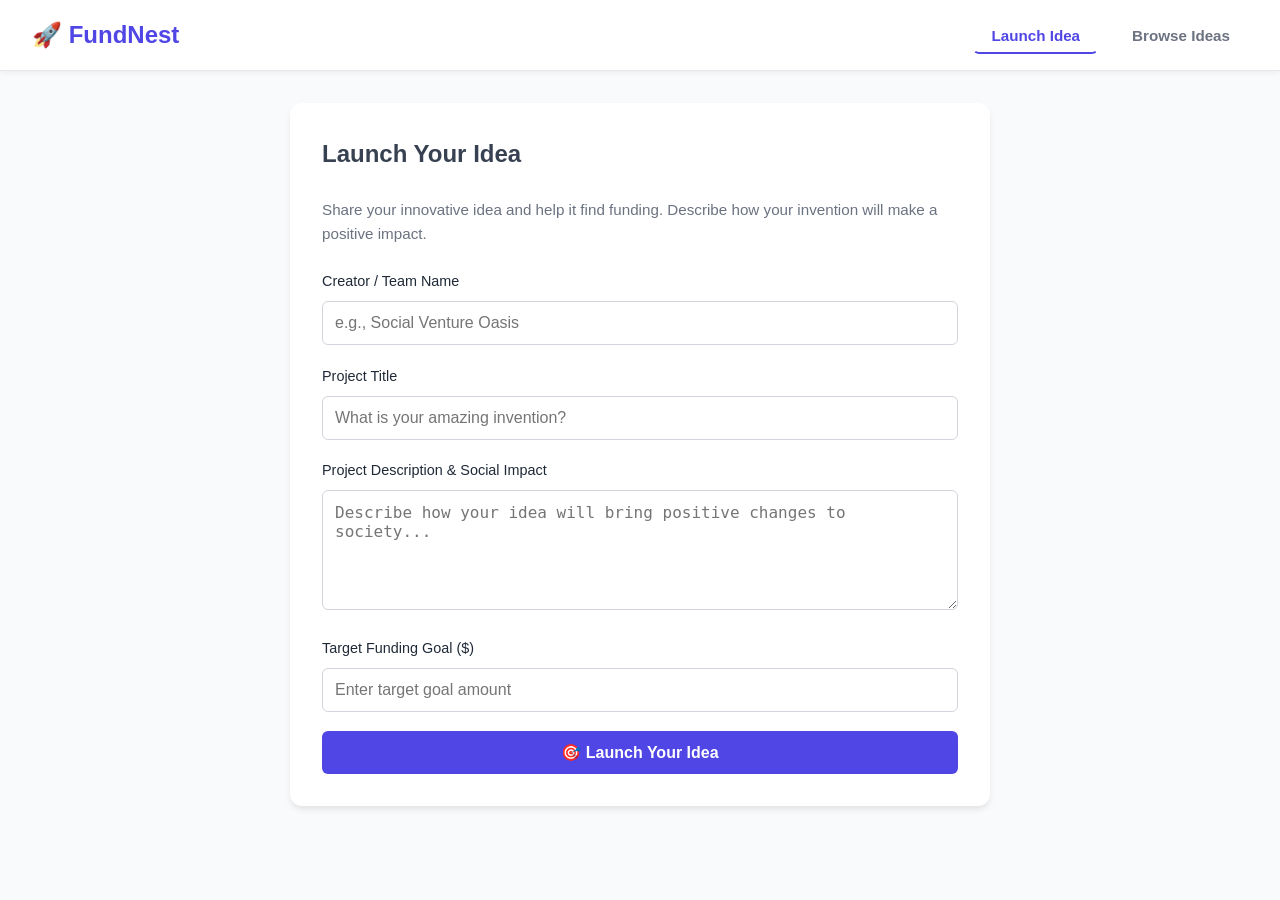
==== index.html @ 60758118 "Multi-page layout added" ====
<!DOCTYPE html>
<html lang="en">
<head>
    <meta charset="UTF-8">
    <meta name="viewport" content="width=device-width, initial-scale=1.0">
    <title>FundNest - Where Social Ideas Find Their Home</title>
    <style>
        :root {
            --primary-color: #4f46e5;
            --secondary-color: #10b981;
            --background-color: #f9fafb;
            --card-color: #ffffff;
            --text-color: #1f2937;
        }

        * { box-sizing: border-box; margin: 0; padding: 0; }
        body { font-family: 'Segoe UI', Tahoma, Geneva, Verdana, sans-serif; background-color: var(--background-color); color: var(--text-color); line-height: 1.6; }
        
        header { background-color: #ffffff; border-bottom: 1px solid #e5e7eb; padding: 1rem 2rem; display: flex; justify-content: space-between; align-items: center; position: sticky; top: 0; z-index: 100; box-shadow: 0 2px 4px rgba(0,0,0,0.05); }
        header h1 { color: var(--primary-color); font-size: 1.5rem; font-weight: bold; }
        
        .header-nav { display: flex; gap: 1rem; }
        .nav-btn { background: none; border: 2px solid transparent; padding: 0.5rem 1rem; font-size: 0.95rem; font-weight: 600; cursor: pointer; color: #6b7280; transition: all 0.3s; border-radius: 6px; }
        .nav-btn:hover { color: var(--primary-color); }
        .nav-btn.active { color: var(--primary-color); border-bottom: 2px solid var(--primary-color); }

        .container { max-width: 1200px; margin: 2rem auto; padding: 0 1rem; }
        
        .page { display: none; }
        .page.active { display: block; }

        /* Launch Idea Page */
        .launch-page { max-width: 700px; margin: 0 auto; }
        .form-section { background: var(--card-color); padding: 2rem; border-radius: 12px; box-shadow: 0 4px 6px -1px rgba(0,0,0,0.1); }
        .form-section h2 { margin-bottom: 1.5rem; font-size: 1.5rem; color: #374151; }
        .form-group { margin-bottom: 1.2rem; }
        .form-group label { display: block; margin-bottom: 0.5rem; font-weight: 500; font-size: 0.9rem; }
        .form-group input, .form-group textarea { width: 100%; padding: 0.75rem; border: 1px solid #d1d5db; border-radius: 6px; font-size: 1rem; }
        .form-group textarea { resize: vertical; height: 120px; }
        
        .btn { display: inline-block; background-color: var(--primary-color); color: white; padding: 0.75rem 1.5rem; border: none; border-radius: 6px; font-weight: 600; cursor: pointer; width: 100%; transition: background 0.2s; text-align: center; font-size: 1rem; }
        .btn:hover { background-color: #4338ca; }
        .btn:disabled { background-color: #ccc; cursor: not-allowed; }

        /* Browse Ideas Page */
        .browse-page { }
        .list-section h2 { margin-bottom: 1.5rem; font-size: 1.5rem; }
        .project-grid { display: grid; grid-template-columns: repeat(auto-fill, minmax(350px, 1fr)); gap: 1.5rem; }
        @media (max-width: 768px) { .project-grid { grid-template-columns: 1fr; } }
        
        /* Project Card Style */
        .project-card { background: var(--card-color); border-radius: 12px; padding: 1.5rem; box-shadow: 0 4px 6px -1px rgba(0,0,0,0.05); border: 1px solid #e5e7eb; transition: transform 0.2s, box-shadow 0.2s; }
        .project-card:hover { transform: translateY(-2px); box-shadow: 0 10px 15px -3px rgba(0,0,0,0.1); }
        .project-badge { display: inline-block; background: #eef2ff; color: var(--primary-color); padding: 0.25rem 0.75rem; border-radius: 9999px; font-size: 0.8rem; font-weight: 600; margin-bottom: 0.5rem; }
        .project-title { font-size: 1.2rem; font-weight: 700; margin-bottom: 0.5rem; }
        .project-creator { font-size: 0.85rem; color: #6b7280; margin-bottom: 0.5rem; }
        .project-desc { font-size: 0.9rem; color: #4b5563; margin-bottom: 1rem; line-height: 1.5; }
        
        /* Progress Bar */
        .progress-container { margin-bottom: 1rem; }
        .progress-bar-bg { background: #e5e7eb; height: 8px; border-radius: 4px; overflow: hidden; margin-bottom: 0.5rem; }
        .progress-bar-fill { background: var(--secondary-color); height: 100%; width: 0%; transition: width 0.3s ease; }
        .progress-stats { display: flex; justify-content: space-between; font-size: 0.85rem; font-weight: 600; }

        .donate-box { display: flex; gap: 0.5rem; margin-top: 1rem; }
        .donate-input { flex: 1; padding: 0.7rem; border: 1px solid #d1d5db; border-radius: 6px; font-size: 0.9rem; }
        .donate-btn { flex: 1; background-color: var(--secondary-color); padding: 0.7rem; font-size: 0.9rem; }
        .donate-btn:hover { background-color: #059669; }

        .empty-state { text-align: center; padding: 3rem 1rem; }
        .empty-state h3 { font-size: 1.3rem; color: #6b7280; margin-bottom: 0.5rem; }
        .empty-state p { color: #9ca3af; }

        .success-message { background: #d1fae5; border: 1px solid #6ee7b7; color: #065f46; padding: 1rem; border-radius: 6px; margin-bottom: 1rem; display: none; }
        .success-message.show { display: block; }
    </style>
</head>
<body>

    <header>
        <h1>🚀 FundNest</h1>
        <div class="header-nav">
            <button class="nav-btn active" onclick="switchPage('launch')">Launch Idea</button>
            <button class="nav-btn" onclick="switchPage('browse')">Browse Ideas</button>
        </div>
    </header>

    <div class="container">
        <!-- PAGE 1: Launch Idea -->
        <div class="page active" id="launch-page">
            <div class="launch-page">
                <div class="success-message" id="successMessage">
                    ✓ Your idea has been launched successfully!
                </div>
                <section class="form-section">
                    <h2>Launch Your Idea</h2>
                    <p style="color: #6b7280; margin-bottom: 1.5rem; font-size: 0.95rem;">Share your innovative idea and help it find funding. Describe how your invention will make a positive impact.</p>
                    <form id="projectForm">
                        <div class="form-group">
                            <label for="creator">Creator / Team Name</label>
                            <input type="text" id="creator" placeholder="e.g., Social Venture Oasis" required>
                        </div>
                        <div class="form-group">
                            <label for="title">Project Title</label>
                            <input type="text" id="title" placeholder="What is your amazing invention?" required>
                        </div>
                        <div class="form-group">
                            <label for="description">Project Description & Social Impact</label>
                            <textarea id="description" placeholder="Describe how your idea will bring positive changes to society..." required></textarea>
                        </div>
                        <div class="form-group">
                            <label for="goal">Target Funding Goal ($)</label>
                            <input type="number" id="goal" placeholder="Enter target goal amount" min="100" required>
                        </div>
                        <button type="submit" class="btn">🎯 Launch Your Idea</button>
                    </form>
                </section>
            </div>
        </div>

        <!-- PAGE 2: Browse Ideas -->
        <div class="page" id="browse-page">
            <section class="list-section">
                <h2>🌟 Explore Active Ideas</h2>
                <p style="color: #6b7280; margin-bottom: 1.5rem; font-size: 0.95rem;">Discover innovative projects and support the ideas you believe in.</p>
                <div class="project-grid" id="projectGrid">
                    <!-- Project cards will be injected here via JavaScript -->
                </div>
                <div class="empty-state" id="emptyState" style="display: none;">
                    <h3>No ideas yet</h3>
                    <p>Be the first to launch an idea! Go to "Launch Idea" tab to get started.</p>
                </div>
            </section>
        </div>
    </div>

    <script>
        // ==================== DATA MANAGEMENT ====================
        const STORAGE_KEY = 'fundnest_projects';
        
        // Initial Demo Data
        const initialProjects = [
            {
                id: 1,
                creator: "Minji Kim (Student Inventor)",
                title: "Haptic-Based Smart Wearable Compass for the Visually Impaired",
                description: "An open-source hardware project designed to improve upon inconvenient voice guidance systems, helping users intuitively perceive directions and obstacles through subtle vibration patterns.",
                goal: 3000,
                current: 1250
            },
            {
                id: 2,
                creator: "Team Kookhee (Design Alliance)",
                title: "Upcycled Modular Furniture from Wasted Plastic Bottle Caps",
                description: "We create unique, one-of-a-kind daily furniture by leveraging irregular aesthetics. A portion of the proceeds will be reinvested into local community environmental cleanups.",
                goal: 1500,
                current: 1500
            }
        ];

        // Get projects from localStorage or use initial data
        function loadProjects() {
            const stored = localStorage.getItem(STORAGE_KEY);
            return stored ? JSON.parse(stored) : initialProjects;
        }

        // Save projects to localStorage
        function saveProjects(projects) {
            localStorage.setItem(STORAGE_KEY, JSON.stringify(projects));
        }

        let projects = loadProjects();

        // ==================== PAGE NAVIGATION ====================
        function switchPage(page) {
            // Hide all pages
            document.querySelectorAll('.page').forEach(p => p.classList.remove('active'));
            
            // Show selected page
            document.getElementById(page + '-page').classList.add('active');

            // Update nav buttons
            document.querySelectorAll('.nav-btn').forEach(btn => btn.classList.remove('active'));
            event.target.classList.add('active');

            // Refresh projects when switching to browse
            if (page === 'browse') {
                renderProjects();
            }
        }

        // ==================== RENDER PROJECTS ====================
        function renderProjects() {
            const projectGrid = document.getElementById('projectGrid');
            const emptyState = document.getElementById('emptyState');
            
            if (projects.length === 0) {
                projectGrid.innerHTML = '';
                emptyState.style.display = 'block';
                return;
            }

            emptyState.style.display = 'none';
            projectGrid.innerHTML = '';
            
            projects.forEach(project => {
                const percent = Math.min(Math.round((project.current / project.goal) * 100), 100);
                const isCompleted = percent >= 100 ? 'Funded!' : `${percent}% Funded`;
                
                const card = document.createElement('div');
                card.className = 'project-card';
                card.innerHTML = `
                    <span class="project-badge">💡 Creator Project</span>
                    <h3 class="project-title">${escapeHtml(project.title)}</h3>
                    <p class="project-creator">👤 ${escapeHtml(project.creator)}</p>
                    <p class="project-desc">${escapeHtml(project.description)}</p>
                    
                    <div class="progress-container">
                        <div class="progress-bar-bg">
                            <div class="progress-bar-fill" style="width: ${percent}%"></div>
                        </div>
                        <div class="progress-stats">
                            <span>${isCompleted}</span>
                            <span>$${project.current.toLocaleString()} / $${project.goal.toLocaleString()}</span>
                        </div>
                    </div>

                    <div class="donate-box">
                        <input type="number" class="donate-input" id="amount-${project.id}" placeholder="Donation ($)" min="1" max="10000">
                        <button class="btn donate-btn" onclick="donate(${project.id})">Donate</button>
                    </div>
                `;
                projectGrid.appendChild(card);
            });
        }

        // ==================== FORM SUBMISSION ====================
        document.getElementById('projectForm').addEventListener('submit', function(e) {
            e.preventDefault();
            
            const newProject = {
                id: Date.now(),
                creator: document.getElementById('creator').value.trim(),
                title: document.getElementById('title').value.trim(),
                description: document.getElementById('description').value.trim(),
                goal: parseInt(document.getElementById('goal').value),
                current: 0
            };

            if (!newProject.creator || !newProject.title || !newProject.description || newProject.goal < 100) {
                alert('Please fill in all fields with valid information.');
                return;
            }

            projects.unshift(newProject);
            saveProjects(projects);
            
            // Show success message
            const successMsg = document.getElementById('successMessage');
            successMsg.classList.add('show');
            setTimeout(() => successMsg.classList.remove('show'), 3000);

            // Reset form
            this.reset();
        });

        // ==================== DONATION FUNCTIONALITY ====================
        window.donate = function(id) {
            const inputField = document.getElementById(`amount-${id}`);
            const amount = parseInt(inputField.value);

            if (isNaN(amount) || amount <= 0) {
                alert('Please enter a valid donation amount.');
                return;
            }

            if (amount > 10000) {
                alert('Maximum donation amount is $10,000.');
                return;
            }

            const project = projects.find(p => p.id === id);
            if (project) {
                project.current += amount;
                saveProjects(projects);
                alert(`🎉 Thank you for your support!\n$${amount.toLocaleString()} has been donated to "${project.title}".`);
                renderProjects();
            }
        };

        // ==================== UTILITY FUNCTIONS ====================
        function escapeHtml(text) {
            const div = document.createElement('div');
            div.textContent = text;
            return div.innerHTML;
        }

        // ==================== INITIALIZE APP ====================
        renderProjects();
    </script>
</body>
</html>
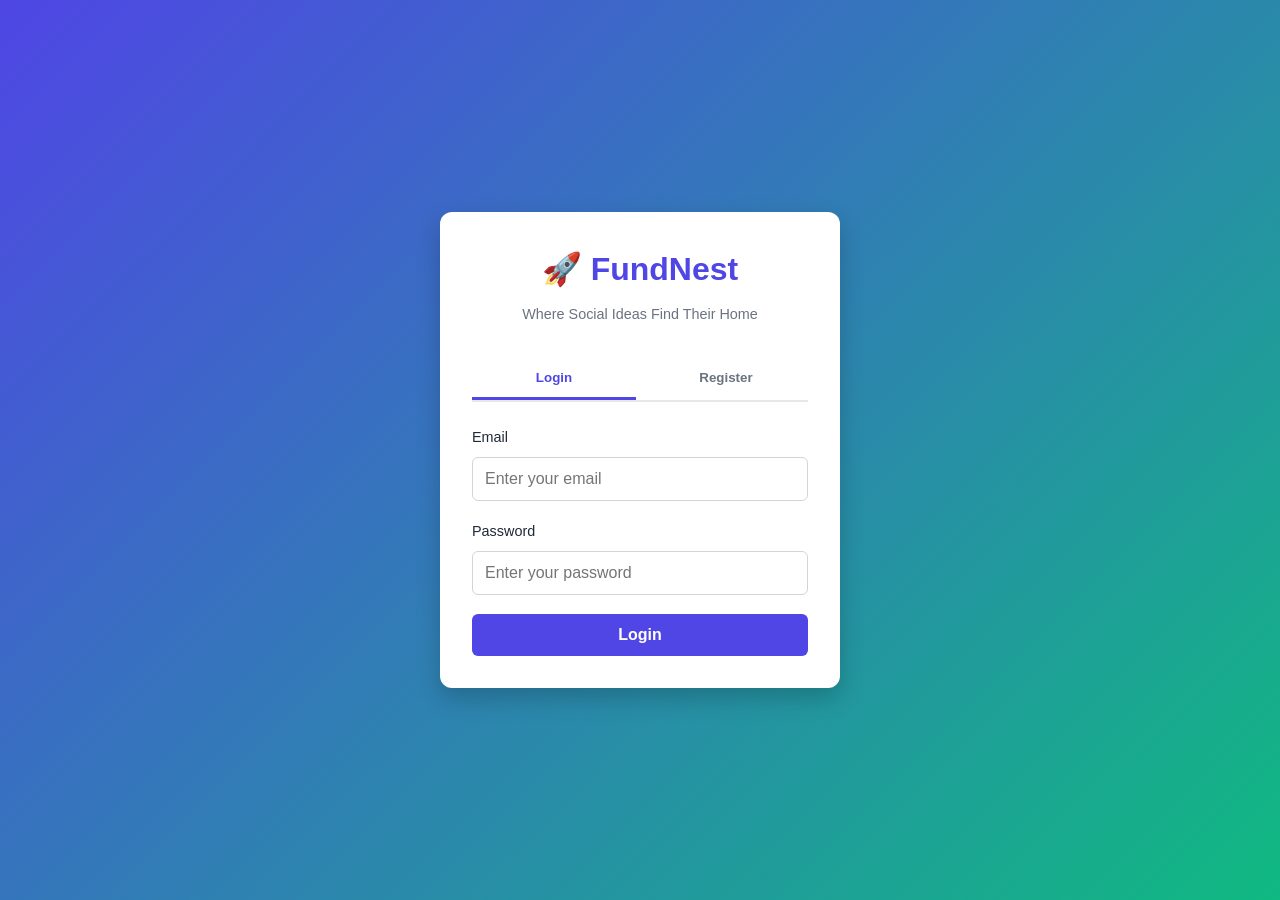
==== commit ba7f8778: "Added more functionality" ====
--- a/index.html
+++ b/index.html
@@ -4,299 +4,15 @@
     <meta charset="UTF-8">
     <meta name="viewport" content="width=device-width, initial-scale=1.0">
     <title>FundNest - Where Social Ideas Find Their Home</title>
-    <style>
-        :root {
-            --primary-color: #4f46e5;
-            --secondary-color: #10b981;
-            --background-color: #f9fafb;
-            --card-color: #ffffff;
-            --text-color: #1f2937;
-        }
-
-        * { box-sizing: border-box; margin: 0; padding: 0; }
-        body { font-family: 'Segoe UI', Tahoma, Geneva, Verdana, sans-serif; background-color: var(--background-color); color: var(--text-color); line-height: 1.6; }
-        
-        header { background-color: #ffffff; border-bottom: 1px solid #e5e7eb; padding: 1rem 2rem; display: flex; justify-content: space-between; align-items: center; position: sticky; top: 0; z-index: 100; box-shadow: 0 2px 4px rgba(0,0,0,0.05); }
-        header h1 { color: var(--primary-color); font-size: 1.5rem; font-weight: bold; }
-        
-        .header-nav { display: flex; gap: 1rem; }
-        .nav-btn { background: none; border: 2px solid transparent; padding: 0.5rem 1rem; font-size: 0.95rem; font-weight: 600; cursor: pointer; color: #6b7280; transition: all 0.3s; border-radius: 6px; }
-        .nav-btn:hover { color: var(--primary-color); }
-        .nav-btn.active { color: var(--primary-color); border-bottom: 2px solid var(--primary-color); }
-
-        .container { max-width: 1200px; margin: 2rem auto; padding: 0 1rem; }
-        
-        .page { display: none; }
-        .page.active { display: block; }
-
-        /* Launch Idea Page */
-        .launch-page { max-width: 700px; margin: 0 auto; }
-        .form-section { background: var(--card-color); padding: 2rem; border-radius: 12px; box-shadow: 0 4px 6px -1px rgba(0,0,0,0.1); }
-        .form-section h2 { margin-bottom: 1.5rem; font-size: 1.5rem; color: #374151; }
-        .form-group { margin-bottom: 1.2rem; }
-        .form-group label { display: block; margin-bottom: 0.5rem; font-weight: 500; font-size: 0.9rem; }
-        .form-group input, .form-group textarea { width: 100%; padding: 0.75rem; border: 1px solid #d1d5db; border-radius: 6px; font-size: 1rem; }
-        .form-group textarea { resize: vertical; height: 120px; }
-        
-        .btn { display: inline-block; background-color: var(--primary-color); color: white; padding: 0.75rem 1.5rem; border: none; border-radius: 6px; font-weight: 600; cursor: pointer; width: 100%; transition: background 0.2s; text-align: center; font-size: 1rem; }
-        .btn:hover { background-color: #4338ca; }
-        .btn:disabled { background-color: #ccc; cursor: not-allowed; }
-
-        /* Browse Ideas Page */
-        .browse-page { }
-        .list-section h2 { margin-bottom: 1.5rem; font-size: 1.5rem; }
-        .project-grid { display: grid; grid-template-columns: repeat(auto-fill, minmax(350px, 1fr)); gap: 1.5rem; }
-        @media (max-width: 768px) { .project-grid { grid-template-columns: 1fr; } }
-        
-        /* Project Card Style */
-        .project-card { background: var(--card-color); border-radius: 12px; padding: 1.5rem; box-shadow: 0 4px 6px -1px rgba(0,0,0,0.05); border: 1px solid #e5e7eb; transition: transform 0.2s, box-shadow 0.2s; }
-        .project-card:hover { transform: translateY(-2px); box-shadow: 0 10px 15px -3px rgba(0,0,0,0.1); }
-        .project-badge { display: inline-block; background: #eef2ff; color: var(--primary-color); padding: 0.25rem 0.75rem; border-radius: 9999px; font-size: 0.8rem; font-weight: 600; margin-bottom: 0.5rem; }
-        .project-title { font-size: 1.2rem; font-weight: 700; margin-bottom: 0.5rem; }
-        .project-creator { font-size: 0.85rem; color: #6b7280; margin-bottom: 0.5rem; }
-        .project-desc { font-size: 0.9rem; color: #4b5563; margin-bottom: 1rem; line-height: 1.5; }
-        
-        /* Progress Bar */
-        .progress-container { margin-bottom: 1rem; }
-        .progress-bar-bg { background: #e5e7eb; height: 8px; border-radius: 4px; overflow: hidden; margin-bottom: 0.5rem; }
-        .progress-bar-fill { background: var(--secondary-color); height: 100%; width: 0%; transition: width 0.3s ease; }
-        .progress-stats { display: flex; justify-content: space-between; font-size: 0.85rem; font-weight: 600; }
-
-        .donate-box { display: flex; gap: 0.5rem; margin-top: 1rem; }
-        .donate-input { flex: 1; padding: 0.7rem; border: 1px solid #d1d5db; border-radius: 6px; font-size: 0.9rem; }
-        .donate-btn { flex: 1; background-color: var(--secondary-color); padding: 0.7rem; font-size: 0.9rem; }
-        .donate-btn:hover { background-color: #059669; }
-
-        .empty-state { text-align: center; padding: 3rem 1rem; }
-        .empty-state h3 { font-size: 1.3rem; color: #6b7280; margin-bottom: 0.5rem; }
-        .empty-state p { color: #9ca3af; }
-
-        .success-message { background: #d1fae5; border: 1px solid #6ee7b7; color: #065f46; padding: 1rem; border-radius: 6px; margin-bottom: 1rem; display: none; }
-        .success-message.show { display: block; }
-    </style>
+    <link rel="stylesheet" href="css/style.css">
 </head>
 <body>
-
-    <header>
-        <h1>🚀 FundNest</h1>
-        <div class="header-nav">
-            <button class="nav-btn active" onclick="switchPage('launch')">Launch Idea</button>
-            <button class="nav-btn" onclick="switchPage('browse')">Browse Ideas</button>
-        </div>
-    </header>
-
-    <div class="container">
-        <!-- PAGE 1: Launch Idea -->
-        <div class="page active" id="launch-page">
-            <div class="launch-page">
-                <div class="success-message" id="successMessage">
-                    ✓ Your idea has been launched successfully!
-                </div>
-                <section class="form-section">
-                    <h2>Launch Your Idea</h2>
-                    <p style="color: #6b7280; margin-bottom: 1.5rem; font-size: 0.95rem;">Share your innovative idea and help it find funding. Describe how your invention will make a positive impact.</p>
-                    <form id="projectForm">
-                        <div class="form-group">
-                            <label for="creator">Creator / Team Name</label>
-                            <input type="text" id="creator" placeholder="e.g., Social Venture Oasis" required>
-                        </div>
-                        <div class="form-group">
-                            <label for="title">Project Title</label>
-                            <input type="text" id="title" placeholder="What is your amazing invention?" required>
-                        </div>
-                        <div class="form-group">
-                            <label for="description">Project Description & Social Impact</label>
-                            <textarea id="description" placeholder="Describe how your idea will bring positive changes to society..." required></textarea>
-                        </div>
-                        <div class="form-group">
-                            <label for="goal">Target Funding Goal ($)</label>
-                            <input type="number" id="goal" placeholder="Enter target goal amount" min="100" required>
-                        </div>
-                        <button type="submit" class="btn">🎯 Launch Your Idea</button>
-                    </form>
-                </section>
-            </div>
-        </div>
-
-        <!-- PAGE 2: Browse Ideas -->
-        <div class="page" id="browse-page">
-            <section class="list-section">
-                <h2>🌟 Explore Active Ideas</h2>
-                <p style="color: #6b7280; margin-bottom: 1.5rem; font-size: 0.95rem;">Discover innovative projects and support the ideas you believe in.</p>
-                <div class="project-grid" id="projectGrid">
-                    <!-- Project cards will be injected here via JavaScript -->
-                </div>
-                <div class="empty-state" id="emptyState" style="display: none;">
-                    <h3>No ideas yet</h3>
-                    <p>Be the first to launch an idea! Go to "Launch Idea" tab to get started.</p>
-                </div>
-            </section>
-        </div>
-    </div>
-
-    <script>
-        // ==================== DATA MANAGEMENT ====================
-        const STORAGE_KEY = 'fundnest_projects';
-        
-        // Initial Demo Data
-        const initialProjects = [
-            {
-                id: 1,
-                creator: "Minji Kim (Student Inventor)",
-                title: "Haptic-Based Smart Wearable Compass for the Visually Impaired",
-                description: "An open-source hardware project designed to improve upon inconvenient voice guidance systems, helping users intuitively perceive directions and obstacles through subtle vibration patterns.",
-                goal: 3000,
-                current: 1250
-            },
-            {
-                id: 2,
-                creator: "Team Kookhee (Design Alliance)",
-                title: "Upcycled Modular Furniture from Wasted Plastic Bottle Caps",
-                description: "We create unique, one-of-a-kind daily furniture by leveraging irregular aesthetics. A portion of the proceeds will be reinvested into local community environmental cleanups.",
-                goal: 1500,
-                current: 1500
-            }
-        ];
-
-        // Get projects from localStorage or use initial data
-        function loadProjects() {
-            const stored = localStorage.getItem(STORAGE_KEY);
-            return stored ? JSON.parse(stored) : initialProjects;
-        }
-
-        // Save projects to localStorage
-        function saveProjects(projects) {
-            localStorage.setItem(STORAGE_KEY, JSON.stringify(projects));
-        }
-
-        let projects = loadProjects();
-
-        // ==================== PAGE NAVIGATION ====================
-        function switchPage(page) {
-            // Hide all pages
-            document.querySelectorAll('.page').forEach(p => p.classList.remove('active'));
-            
-            // Show selected page
-            document.getElementById(page + '-page').classList.add('active');
-
-            // Update nav buttons
-            document.querySelectorAll('.nav-btn').forEach(btn => btn.classList.remove('active'));
-            event.target.classList.add('active');
-
-            // Refresh projects when switching to browse
-            if (page === 'browse') {
-                renderProjects();
-            }
-        }
-
-        // ==================== RENDER PROJECTS ====================
-        function renderProjects() {
-            const projectGrid = document.getElementById('projectGrid');
-            const emptyState = document.getElementById('emptyState');
-            
-            if (projects.length === 0) {
-                projectGrid.innerHTML = '';
-                emptyState.style.display = 'block';
-                return;
-            }
-
-            emptyState.style.display = 'none';
-            projectGrid.innerHTML = '';
-            
-            projects.forEach(project => {
-                const percent = Math.min(Math.round((project.current / project.goal) * 100), 100);
-                const isCompleted = percent >= 100 ? 'Funded!' : `${percent}% Funded`;
-                
-                const card = document.createElement('div');
-                card.className = 'project-card';
-                card.innerHTML = `
-                    <span class="project-badge">💡 Creator Project</span>
-                    <h3 class="project-title">${escapeHtml(project.title)}</h3>
-                    <p class="project-creator">👤 ${escapeHtml(project.creator)}</p>
-                    <p class="project-desc">${escapeHtml(project.description)}</p>
-                    
-                    <div class="progress-container">
-                        <div class="progress-bar-bg">
-                            <div class="progress-bar-fill" style="width: ${percent}%"></div>
-                        </div>
-                        <div class="progress-stats">
-                            <span>${isCompleted}</span>
-                            <span>$${project.current.toLocaleString()} / $${project.goal.toLocaleString()}</span>
-                        </div>
-                    </div>
-
-                    <div class="donate-box">
-                        <input type="number" class="donate-input" id="amount-${project.id}" placeholder="Donation ($)" min="1" max="10000">
-                        <button class="btn donate-btn" onclick="donate(${project.id})">Donate</button>
-                    </div>
-                `;
-                projectGrid.appendChild(card);
-            });
-        }
-
-        // ==================== FORM SUBMISSION ====================
-        document.getElementById('projectForm').addEventListener('submit', function(e) {
-            e.preventDefault();
-            
-            const newProject = {
-                id: Date.now(),
-                creator: document.getElementById('creator').value.trim(),
-                title: document.getElementById('title').value.trim(),
-                description: document.getElementById('description').value.trim(),
-                goal: parseInt(document.getElementById('goal').value),
-                current: 0
-            };
-
-            if (!newProject.creator || !newProject.title || !newProject.description || newProject.goal < 100) {
-                alert('Please fill in all fields with valid information.');
-                return;
-            }
-
-            projects.unshift(newProject);
-            saveProjects(projects);
-            
-            // Show success message
-            const successMsg = document.getElementById('successMessage');
-            successMsg.classList.add('show');
-            setTimeout(() => successMsg.classList.remove('show'), 3000);
-
-            // Reset form
-            this.reset();
-        });
-
-        // ==================== DONATION FUNCTIONALITY ====================
-        window.donate = function(id) {
-            const inputField = document.getElementById(`amount-${id}`);
-            const amount = parseInt(inputField.value);
-
-            if (isNaN(amount) || amount <= 0) {
-                alert('Please enter a valid donation amount.');
-                return;
-            }
-
-            if (amount > 10000) {
-                alert('Maximum donation amount is $10,000.');
-                return;
-            }
-
-            const project = projects.find(p => p.id === id);
-            if (project) {
-                project.current += amount;
-                saveProjects(projects);
-                alert(`🎉 Thank you for your support!\n$${amount.toLocaleString()} has been donated to "${project.title}".`);
-                renderProjects();
-            }
-        };
-
-        // ==================== UTILITY FUNCTIONS ====================
-        function escapeHtml(text) {
-            const div = document.createElement('div');
-            div.textContent = text;
-            return div.innerHTML;
-        }
-
-        // ==================== INITIALIZE APP ====================
-        renderProjects();
-    </script>
+    <!-- All content is dynamically generated by JavaScript -->
+    
+    <!-- Core application scripts -->
+    <script src="js/auth.js"></script>
+    <script src="js/projects.js"></script>
+    <script src="js/utils.js"></script>
+    <script src="js/app.js"></script>
 </body>
-</html>+</html>
--- a/css/style.css
+++ b/css/style.css
@@ -0,0 +1,666 @@
+:root {
+    --primary-color: #4f46e5;
+    --secondary-color: #10b981;
+    --background-color: #f9fafb;
+    --card-color: #ffffff;
+    --text-color: #1f2937;
+    --error-color: #ef4444;
+    --warning-color: #f59e0b;
+}
+
+* { 
+    box-sizing: border-box; 
+    margin: 0; 
+    padding: 0; 
+}
+
+body { 
+    font-family: 'Segoe UI', Tahoma, Geneva, Verdana, sans-serif; 
+    background-color: var(--background-color); 
+    color: var(--text-color); 
+    line-height: 1.6; 
+}
+
+/* ==================== LOGIN PAGE ==================== */
+.login-page {
+    display: flex;
+    justify-content: center;
+    align-items: center;
+    min-height: 100vh;
+    background: linear-gradient(135deg, var(--primary-color) 0%, var(--secondary-color) 100%);
+}
+
+.login-container {
+    background: var(--card-color);
+    padding: 2rem;
+    border-radius: 12px;
+    box-shadow: 0 10px 25px rgba(0, 0, 0, 0.2);
+    width: 100%;
+    max-width: 400px;
+}
+
+.login-container h1 {
+    text-align: center;
+    color: var(--primary-color);
+    margin-bottom: 0.5rem;
+    font-size: 2rem;
+}
+
+.login-container .subtitle {
+    text-align: center;
+    color: #6b7280;
+    margin-bottom: 2rem;
+    font-size: 0.9rem;
+}
+
+.login-tabs {
+    display: flex;
+    gap: 0.5rem;
+    margin-bottom: 1.5rem;
+    border-bottom: 2px solid #e5e7eb;
+}
+
+.login-tab {
+    flex: 1;
+    padding: 0.75rem;
+    border: none;
+    background: none;
+    cursor: pointer;
+    color: #6b7280;
+    font-weight: 600;
+    border-bottom: 3px solid transparent;
+    transition: all 0.3s;
+}
+
+.login-tab.active {
+    color: var(--primary-color);
+    border-bottom-color: var(--primary-color);
+}
+
+.login-form {
+    display: none;
+}
+
+.login-form.active {
+    display: block;
+}
+
+.form-group {
+    margin-bottom: 1.2rem;
+}
+
+.form-group label {
+    display: block;
+    margin-bottom: 0.5rem;
+    font-weight: 500;
+    font-size: 0.9rem;
+}
+
+.form-group input,
+.form-group textarea {
+    width: 100%;
+    padding: 0.75rem;
+    border: 1px solid #d1d5db;
+    border-radius: 6px;
+    font-size: 1rem;
+    font-family: inherit;
+}
+
+.form-group input:focus,
+.form-group textarea:focus {
+    outline: none;
+    border-color: var(--primary-color);
+    box-shadow: 0 0 0 3px rgba(79, 70, 229, 0.1);
+}
+
+.form-group textarea {
+    resize: vertical;
+    height: 100px;
+}
+
+/* ==================== HEADER & NAVIGATION ==================== */
+header {
+    background-color: #ffffff;
+    border-bottom: 1px solid #e5e7eb;
+    padding: 1rem 2rem;
+    display: flex;
+    justify-content: space-between;
+    align-items: center;
+    position: sticky;
+    top: 0;
+    z-index: 100;
+    box-shadow: 0 2px 4px rgba(0, 0, 0, 0.05);
+}
+
+header h1 {
+    color: var(--primary-color);
+    font-size: 1.5rem;
+    font-weight: bold;
+}
+
+.header-nav {
+    display: flex;
+    gap: 1rem;
+    align-items: center;
+}
+
+.nav-btn {
+    background: none;
+    border: 2px solid transparent;
+    padding: 0.5rem 1rem;
+    font-size: 0.95rem;
+    font-weight: 600;
+    cursor: pointer;
+    color: #6b7280;
+    transition: all 0.3s;
+    border-radius: 6px;
+}
+
+.nav-btn:hover {
+    color: var(--primary-color);
+}
+
+.nav-btn.active {
+    color: var(--primary-color);
+    border-bottom: 2px solid var(--primary-color);
+}
+
+.profile-btn {
+    background-color: var(--primary-color);
+    color: white;
+    padding: 0.5rem 1rem;
+    border: none;
+    border-radius: 6px;
+    cursor: pointer;
+    font-weight: 600;
+    transition: background-color 0.3s;
+}
+
+.profile-btn:hover {
+    background-color: #4338ca;
+}
+
+.logout-btn {
+    background-color: var(--error-color);
+    color: white;
+    padding: 0.5rem 1rem;
+    border: none;
+    border-radius: 6px;
+    cursor: pointer;
+    font-weight: 600;
+    transition: background-color 0.3s;
+}
+
+.logout-btn:hover {
+    background-color: #dc2626;
+}
+
+/* ==================== CONTAINER & PAGES ==================== */
+.container {
+    max-width: 1200px;
+    margin: 2rem auto;
+    padding: 0 1rem;
+}
+
+.page {
+    display: none;
+}
+
+.page.active {
+    display: block;
+}
+
+/* ==================== LAUNCH IDEA PAGE ==================== */
+.launch-page {
+    max-width: 700px;
+    margin: 0 auto;
+}
+
+.form-section {
+    background: var(--card-color);
+    padding: 2rem;
+    border-radius: 12px;
+    box-shadow: 0 4px 6px -1px rgba(0, 0, 0, 0.1);
+}
+
+.form-section h2 {
+    margin-bottom: 1.5rem;
+    font-size: 1.5rem;
+    color: #374151;
+}
+
+.image-upload-group {
+    margin-bottom: 1.2rem;
+}
+
+.image-preview {
+    width: 100%;
+    max-width: 400px;
+    height: 250px;
+    border: 2px dashed #d1d5db;
+    border-radius: 8px;
+    display: flex;
+    align-items: center;
+    justify-content: center;
+    overflow: hidden;
+    background-color: #f3f4f6;
+    margin-top: 0.5rem;
+}
+
+.image-preview img {
+    width: 100%;
+    height: 100%;
+    object-fit: cover;
+}
+
+.image-placeholder {
+    color: #9ca3af;
+    text-align: center;
+}
+
+.file-input {
+    display: none;
+}
+
+/* ==================== BUTTONS ==================== */
+.btn {
+    display: inline-block;
+    background-color: var(--primary-color);
+    color: white;
+    padding: 0.75rem 1.5rem;
+    border: none;
+    border-radius: 6px;
+    font-weight: 600;
+    cursor: pointer;
+    width: 100%;
+    transition: background 0.2s;
+    text-align: center;
+    font-size: 1rem;
+}
+
+.btn:hover {
+    background-color: #4338ca;
+}
+
+.btn:disabled {
+    background-color: #ccc;
+    cursor: not-allowed;
+}
+
+.btn-secondary {
+    background-color: var(--secondary-color);
+}
+
+.btn-secondary:hover {
+    background-color: #059669;
+}
+
+.btn-small {
+    padding: 0.5rem 1rem;
+    font-size: 0.85rem;
+    width: auto;
+}
+
+.btn-upload {
+    background-color: #6b7280;
+    padding: 0.5rem 1rem;
+    width: auto;
+    font-size: 0.9rem;
+}
+
+.btn-upload:hover {
+    background-color: #4b5563;
+}
+
+/* ==================== BROWSE IDEAS PAGE ==================== */
+.browse-page {}
+
+.list-section h2 {
+    margin-bottom: 1.5rem;
+    font-size: 1.5rem;
+}
+
+.project-grid {
+    display: grid;
+    grid-template-columns: repeat(auto-fill, minmax(350px, 1fr));
+    gap: 1.5rem;
+}
+
+@media (max-width: 768px) {
+    .project-grid {
+        grid-template-columns: 1fr;
+    }
+}
+
+/* ==================== PROJECT CARD ==================== */
+.project-card {
+    background: var(--card-color);
+    border-radius: 12px;
+    padding: 1.5rem;
+    box-shadow: 0 4px 6px -1px rgba(0, 0, 0, 0.05);
+    border: 1px solid #e5e7eb;
+    transition: transform 0.2s, box-shadow 0.2s;
+}
+
+.project-card:hover {
+    transform: translateY(-2px);
+    box-shadow: 0 10px 15px -3px rgba(0, 0, 0, 0.1);
+}
+
+.project-image {
+    width: 100%;
+    height: 200px;
+    background-color: #f3f4f6;
+    border-radius: 8px;
+    overflow: hidden;
+    margin-bottom: 1rem;
+}
+
+.project-image img {
+    width: 100%;
+    height: 100%;
+    object-fit: cover;
+}
+
+.project-badge {
+    display: inline-block;
+    background: #eef2ff;
+    color: var(--primary-color);
+    padding: 0.25rem 0.75rem;
+    border-radius: 9999px;
+    font-size: 0.8rem;
+    font-weight: 600;
+    margin-bottom: 0.5rem;
+}
+
+.project-title {
+    font-size: 1.2rem;
+    font-weight: 700;
+    margin-bottom: 0.5rem;
+}
+
+.project-creator {
+    font-size: 0.85rem;
+    color: #6b7280;
+    margin-bottom: 0.5rem;
+}
+
+.project-desc {
+    font-size: 0.9rem;
+    color: #4b5563;
+    margin-bottom: 1rem;
+    line-height: 1.5;
+}
+
+.video-container {
+    width: 100%;
+    padding-top: 56.25%;
+    position: relative;
+    margin-bottom: 1rem;
+    border-radius: 8px;
+    overflow: hidden;
+}
+
+.video-container iframe {
+    position: absolute;
+    top: 0;
+    left: 0;
+    width: 100%;
+    height: 100%;
+    border: none;
+}
+
+/* ==================== PROGRESS BAR ==================== */
+.progress-container {
+    margin-bottom: 1rem;
+}
+
+.progress-bar-bg {
+    background: #e5e7eb;
+    height: 8px;
+    border-radius: 4px;
+    overflow: hidden;
+    margin-bottom: 0.5rem;
+}
+
+.progress-bar-fill {
+    background: var(--secondary-color);
+    height: 100%;
+    width: 0%;
+    transition: width 0.3s ease;
+}
+
+.progress-stats {
+    display: flex;
+    justify-content: space-between;
+    font-size: 0.85rem;
+    font-weight: 600;
+}
+
+/* ==================== DONATION BOX ==================== */
+.donate-box {
+    display: flex;
+    gap: 0.5rem;
+    margin-top: 1rem;
+}
+
+.donate-input {
+    flex: 1;
+    padding: 0.7rem;
+    border: 1px solid #d1d5db;
+    border-radius: 6px;
+    font-size: 0.9rem;
+}
+
+.donate-btn {
+    flex: 1;
+    background-color: var(--secondary-color);
+    padding: 0.7rem;
+    font-size: 0.9rem;
+}
+
+.donate-btn:hover {
+    background-color: #059669;
+}
+
+.like-btn {
+    background-color: #f3f4f6;
+    color: #6b7280;
+    padding: 0.5rem 1rem;
+    border: 1px solid #d1d5db;
+    border-radius: 6px;
+    cursor: pointer;
+    font-weight: 600;
+    transition: all 0.2s;
+    font-size: 0.9rem;
+}
+
+.like-btn.liked {
+    background-color: #fee2e2;
+    color: var(--error-color);
+    border-color: var(--error-color);
+}
+
+.like-btn:hover {
+    border-color: var(--error-color);
+}
+
+/* ==================== QR CODE MODAL ==================== */
+.modal {
+    display: none;
+    position: fixed;
+    z-index: 1000;
+    left: 0;
+    top: 0;
+    width: 100%;
+    height: 100%;
+    background-color: rgba(0, 0, 0, 0.5);
+    align-items: center;
+    justify-content: center;
+}
+
+.modal.active {
+    display: flex;
+}
+
+.modal-content {
+    background-color: var(--card-color);
+    padding: 2rem;
+    border-radius: 12px;
+    box-shadow: 0 10px 25px rgba(0, 0, 0, 0.2);
+    max-width: 500px;
+    width: 90%;
+    text-align: center;
+}
+
+.modal-content h2 {
+    margin-bottom: 1rem;
+    color: var(--text-color);
+}
+
+.qr-code-container {
+    margin: 1.5rem 0;
+    padding: 1rem;
+    background-color: #f9fafb;
+    border-radius: 8px;
+}
+
+.qr-code-container img {
+    max-width: 100%;
+    height: auto;
+}
+
+.modal-close {
+    background-color: #f3f4f6;
+    border: 1px solid #d1d5db;
+    padding: 0.5rem 1rem;
+    border-radius: 6px;
+    cursor: pointer;
+    font-weight: 600;
+    margin-top: 1rem;
+}
+
+.modal-close:hover {
+    background-color: #e5e7eb;
+}
+
+/* ==================== PROFILE PAGE ==================== */
+.profile-page {
+    max-width: 1000px;
+    margin: 0 auto;
+}
+
+.profile-header {
+    background: var(--card-color);
+    padding: 2rem;
+    border-radius: 12px;
+    box-shadow: 0 4px 6px -1px rgba(0, 0, 0, 0.1);
+    margin-bottom: 2rem;
+}
+
+.profile-header h2 {
+    color: var(--primary-color);
+    margin-bottom: 1rem;
+    font-size: 1.8rem;
+}
+
+.profile-stats {
+    display: grid;
+    grid-template-columns: repeat(auto-fit, minmax(200px, 1fr));
+    gap: 1.5rem;
+    margin-top: 1.5rem;
+}
+
+.stat-box {
+    background: #f9fafb;
+    padding: 1rem;
+    border-radius: 8px;
+    text-align: center;
+    border-left: 4px solid var(--primary-color);
+}
+
+.stat-value {
+    font-size: 2rem;
+    font-weight: bold;
+    color: var(--primary-color);
+}
+
+.stat-label {
+    color: #6b7280;
+    font-size: 0.9rem;
+    margin-top: 0.5rem;
+}
+
+.profile-section {
+    background: var(--card-color);
+    padding: 2rem;
+    border-radius: 12px;
+    box-shadow: 0 4px 6px -1px rgba(0, 0, 0, 0.1);
+    margin-bottom: 2rem;
+}
+
+.profile-section h3 {
+    margin-bottom: 1.5rem;
+    font-size: 1.3rem;
+    color: #374151;
+}
+
+/* ==================== EMPTY STATE ==================== */
+.empty-state {
+    text-align: center;
+    padding: 3rem 1rem;
+}
+
+.empty-state h3 {
+    font-size: 1.3rem;
+    color: #6b7280;
+    margin-bottom: 0.5rem;
+}
+
+.empty-state p {
+    color: #9ca3af;
+}
+
+/* ==================== SUCCESS/ERROR MESSAGES ==================== */
+.success-message,
+.error-message {
+    padding: 1rem;
+    border-radius: 6px;
+    margin-bottom: 1rem;
+    display: none;
+}
+
+.success-message.show {
+    display: block;
+    background: #d1fae5;
+    border: 1px solid #6ee7b7;
+    color: #065f46;
+}
+
+.error-message.show {
+    display: block;
+    background: #fee2e2;
+    border: 1px solid #fecaca;
+    color: #7f1d1d;
+}
+
+/* ==================== RESPONSIVE ==================== */
+@media (max-width: 768px) {
+    header {
+        flex-direction: column;
+        gap: 1rem;
+    }
+
+    .header-nav {
+        width: 100%;
+        justify-content: space-between;
+    }
+
+    .login-container {
+        margin: 1rem;
+    }
+
+    .profile-stats {
+        grid-template-columns: 1fr;
+    }
+}
